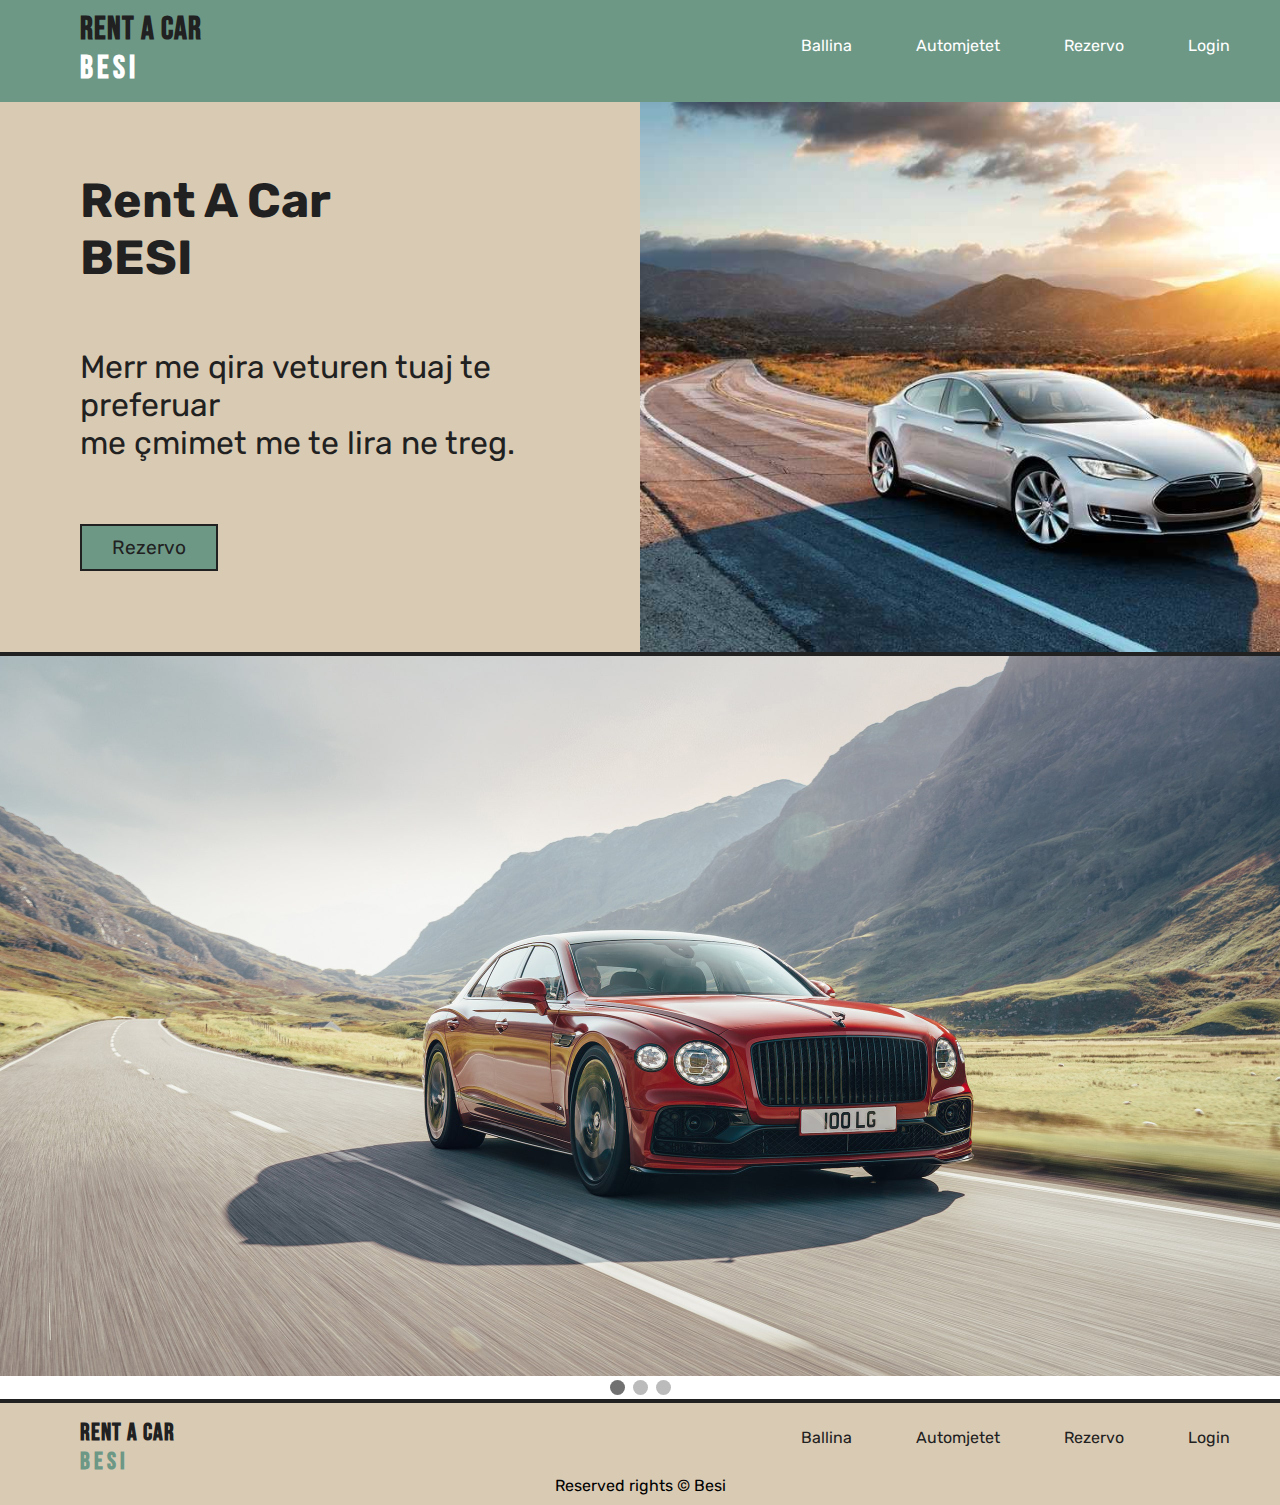
==== index.html @ f60e05f9 "ballina page first commit" ====
<!DOCTYPE html>
<html lang="en">
<head>


    <meta charset="UTF-8">
    <meta http-equiv="X-UA-Compatible" content="IE=edge">
    <meta name="viewport" content="width=, initial-scale=1.0">
    <link rel="stylesheet" href="css/style.css">
    <link rel="preconnect" href="https://fonts.googleapis.com">
    <link rel="preconnect" href="https://fonts.gstatic.com" crossorigin>
    <link href="https://fonts.googleapis.com/css2?family=Bebas+Neue&display=swap" rel="stylesheet">
    <link rel="preconnect" href="https://fonts.googleapis.com">
    <link rel="preconnect" href="https://fonts.gstatic.com" crossorigin>
    <link href="https://fonts.googleapis.com/css2?family=Rubik&display=swap" rel="stylesheet">

    <title>Rent A Car Besi</title>


</head>
<body>

    <!--Pjesa e Headerit (Logo dhe navigation bar)-->

    <div class="header">
        <h1 id="logo">Rent A Car <br><span>Besi</span></h1>

        <ul class="nav-bar">
            <li class="nav-item"><a href="index.html">Ballina</a></li>
            <li class="nav-item"><a href="automjetet.html">Automjetet</a></li>
            <li class="nav-item"><a href="rezervo.html">Rezervo</a></li>
            <li class="nav-item"><a href="login.html">Login</a></li>
        </ul>
    </div>

    <!--Pjesa kryesore e faqes (Text dhe foto)-->

    <div class="main">
        <div class="main-text">
            <h3 id="main-heading">Rent A Car <br>BESI</h3>
            <p id="main-p">Merr me qira veturen tuaj te preferuar <br>me çmimet me te lira ne treg.</p>
            <button id="btn" type="submit" onclick="login()">Rezervo</button>
        </div>

        <div class="main-image">
            <img src="images/photo1.jpg" id="first-image"alt="" srcset="">
        </div>
    </div>

    <hr>

    <!--Pjesa e slider(Foto te veturave)-->

    <div class="slideshow-container">

        <div class="mySlides slider">
        <img src="images/slide1.jpg" class="slide-image">
        </div>
    
        <div class="mySlides slider">
        <img src="images/slide2.jpg" class="slide-image">
        </div>
    
        <div class="mySlides slider">
        <img src="images/slide3.jpg" class="slide-image">
        </div>

        <div class="dot-container">
            <span class="dot" onclick="currentSlide(1)"></span>
            <span class="dot" onclick="currentSlide(2)"></span>
            <span class="dot" onclick="currentSlide(3)"></span>
        </div>
    </div>
  
    
    <hr>
    <!--Pjesa e footer-->

    <div class="footer">

        <h3 id="footer-heading">Rent A Car <br><span>Besi</span></h3>

        <ul class="footer-navbar">
            <li class="footer-navitem"><a href="index.html">Ballina</a></li>
            <li class="footer-navitem"><a href="automjetet.html">Automjetet</a></li>
            <li class="footer-navitem"><a href="rezervo.html">Rezervo</a></li>
            <li class="footer-navitem"><a href="login.html">Login</a></li>
        </ul>

        <p id="footer-p">Reserved rights &copy; Besi</p>

    </div>

    <script src="app.js"></script>
</body>
</html>
---- css/style.css ----
body{
    margin: 0;
    padding: 0;
    
}

/* Header and navigation bar style */

.header{
    margin: 0;
    height: 102px;
    background-color: #6D9886;
}
#logo{
    margin: 0;
    padding:10px 80px;
    display: inline-block;
    font-family: 'Bebas Neue', cursive;
    letter-spacing: 1px;
    color: #212121;
}
span{
    color: white;
    letter-spacing: 4px;

}
.nav-bar{
    float: right;
    display: inline;
    padding: 20px;
    color: white;
    font-family: 'Rubik', sans-serif;
}
.nav-item{
    padding: 30px;
    display: inline;
    cursor: pointer;
}
.header a{
    text-decoration:none;
    color: white;
}
.header a:hover{
    color: #212121;
    text-decoration: underline;
}

/* Main content style */

.main{
    background-color: #D9CAB3;
    height: 550px;
    margin: 0%;
}
.main-text{
    width: 50%;
    display: inline-block;
    height: 550px;
    color: #212121;
}
#main-heading{
    margin: 0;
    padding: 70px 0px 0px 80px;
    font-family: 'Rubik', sans-serif;
    font-size: 3rem;
}
#main-p{
    padding: 30px 80px;
    font-family: 'Rubik', sans-serif;
    font-size: 2rem;
}
#btn{
    padding: 10px 30px;
    margin-left: 80px;
    font-size: 1.2rem;
    font-family: 'Rubik', sans-serif;
    background-color: #6D9886;
    border:2px solid #212121;
    color: #212121;
    cursor: pointer;
}
.main-image{
    width: 50%;
    height: 550px;
    float: right;
    margin: 0;
    padding: 0;
    
}
#first-image{
    width: 759px;
    height: 550px;
    margin-bottom: 0%;
}

hr{ 
    margin: 0%;
    padding: 0;
    border-style: none;
    border-top: 4px solid #212121;
}

/* Slideshow container */

.slideshow-container{
    width: 100%;
    position: relative;
    margin: auto;
}
.mySlides{
    display: none;
}

.slide-image{
    width: 100%;
}
.dot-container{
    margin: 0%;
    text-align:center;
}
.dot{
    cursor: pointer;
    height: 15px;
    width: 15px;
    margin: 0 2px;
    background-color: #bbb;
    border-radius: 50%;
    display: inline-block;
    transition: background-color 0.6s ease;
} 
.active, .dot:hover{
    background-color: #717171;
}    

/* Footer part */

.footer{
    margin: 0;
    height: 102px;
    background-color: #D9CAB3;
}
#footer-heading{
    margin: 0;
    padding:15px 0px 0px 80px;
    display: inline-block;
    font-family: 'Bebas Neue', cursive;
    letter-spacing: 1px;
    color: #212121;
    font-size: 1.5rem;
}
.footer span{
    color: #6D9886;
}
.footer-navbar{
    margin:5px 0px 0px 0px;
    float: right;
    display: inline;
    padding: 20px;
    color: #212121;
    font-family: 'Rubik', sans-serif;
}
.footer-navitem{
    padding: 30px;
    display: inline;
    cursor: pointer;
}
.footer a{
    color: #212121;
    text-decoration: none;
}
.footer a:hover{
    color: #6D9886;
    text-decoration: underline;
}
#footer-p{
    margin: 0%;
    text-align: center;
    font-family: 'Rubik', sans-serif;
}
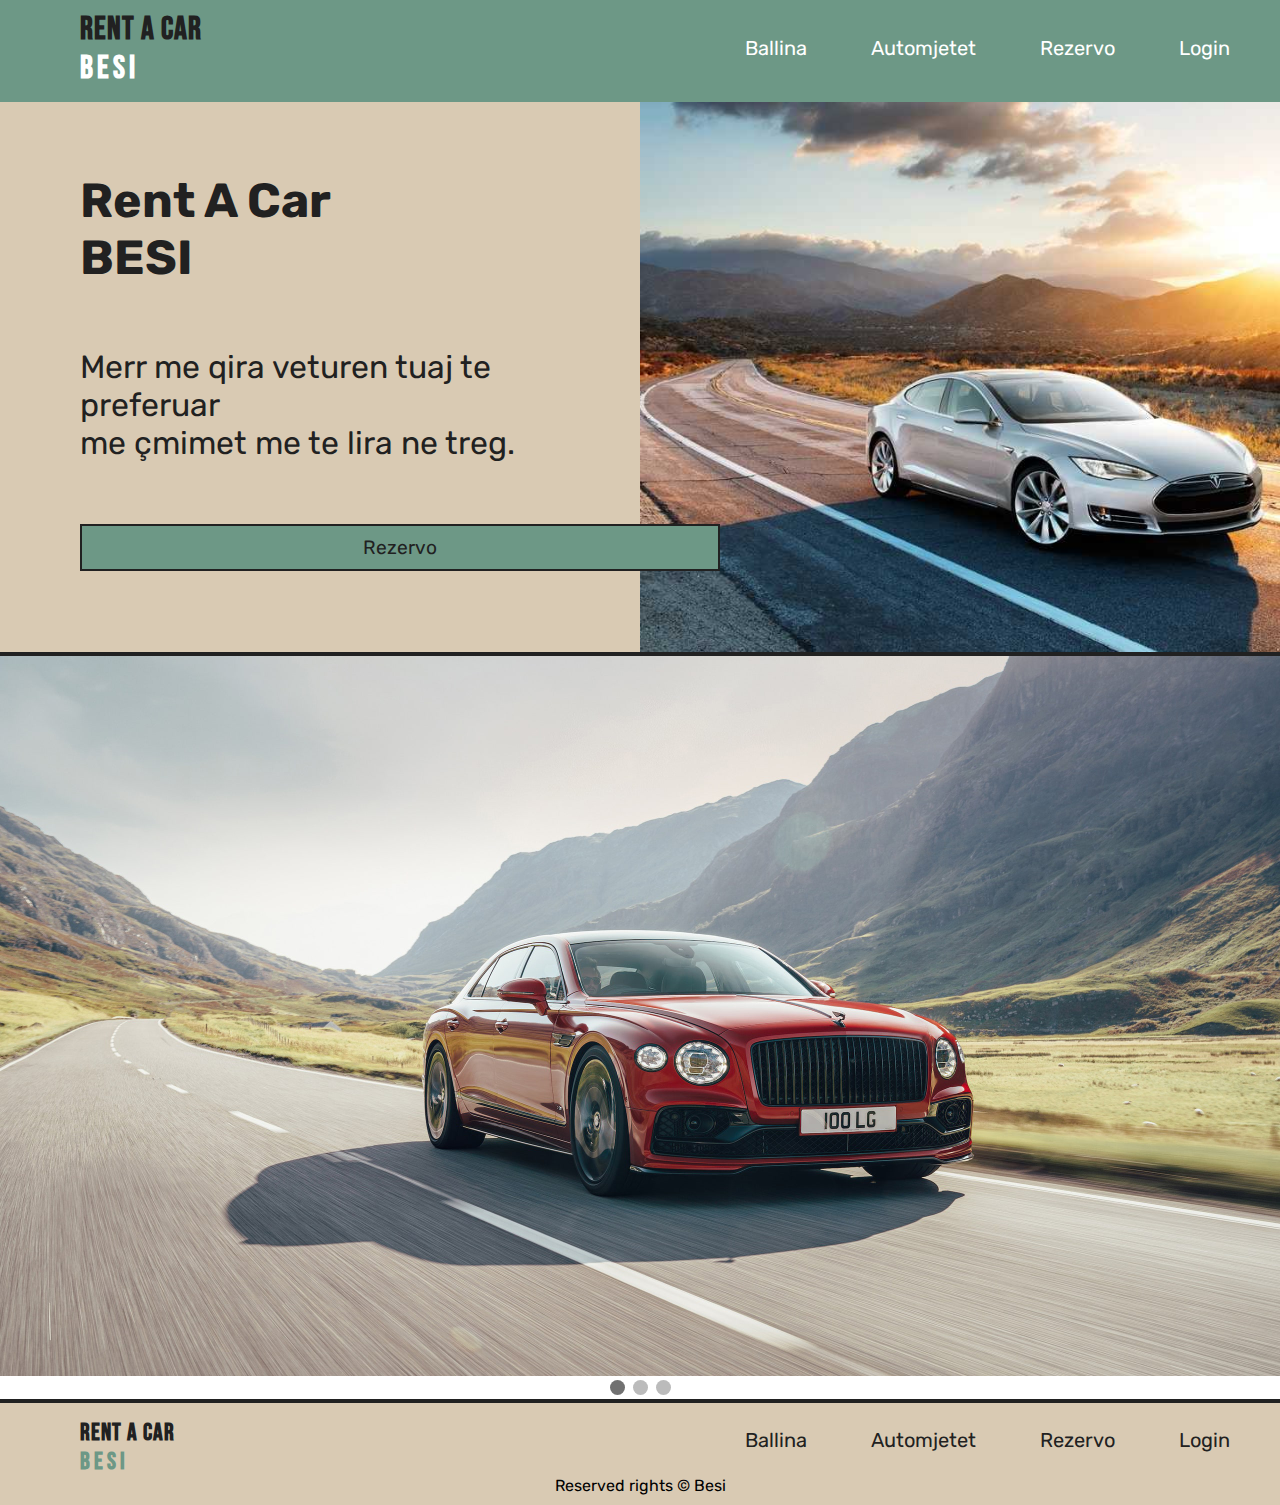
==== commit c96ec394: "enter" ====
--- a/index.html
+++ b/index.html
@@ -1,7 +1,7 @@
+
 <!DOCTYPE html>
 <html lang="en">
 <head>
-
 
     <meta charset="UTF-8">
     <meta http-equiv="X-UA-Compatible" content="IE=edge">
--- a/css/style.css
+++ b/css/style.css
@@ -1,7 +1,7 @@
 body{
     margin: 0;
     padding: 0;
-    
+
 }
 
 /* Header and navigation bar style */
@@ -44,6 +44,7 @@
     color: #212121;
     text-decoration: underline;
 }
+
 
 /* Main content style */
 
@@ -176,4 +177,139 @@
     margin: 0%;
     text-align: center;
     font-family: 'Rubik', sans-serif;
+}
+
+/* Automjetet */
+
+.Fotot{
+    position:relative;
+    display: flex;
+    align-items: center;
+    justify-content: space-between;
+    margin:50px;
+    top:20px;
+}
+.Fotot .button{
+    position:relative;
+    z-index: 100;
+    top:30px;
+    left:300px;
+    background-color: #6d9886; 
+    color: white;
+    padding: 15px 32px;
+    display: inline-block;
+    font-size: 16px;
+    border-radius: 15%;
+}
+.Fotot2{
+    display: flex;
+    align-items: center;
+    justify-content: space-between;
+    margin:50px;
+}
+.Fotot2 .button{ 
+    position:relative;
+    z-index: 100;
+    top:25px;
+    left:280px; 
+    background-color: #6d9886; 
+    color: white;
+    padding: 15px 32px;
+    display: inline-block;
+    font-size: 16px;
+    border-radius: 15%;
+}
+a{
+    text-decoration: none;
+    color: white;
+    font-size: 20px;
+}
+.foto2{
+    width:450px;
+    height:auto;
+}
+.foto3{
+    width:450px;
+    height:auto;
+}
+.foto4{
+    width:450px;
+    height:auto;
+}
+.foto5{
+    width:450px;
+    height:auto;
+}
+.foto6{
+    width: 410px;
+    height: auto;
+}
+.foto7{
+    width:450px;
+    height:auto;
+}
+#fonts{
+    position: relative;
+    bottom:40px;
+}
+#fonts2{
+    position:relative;
+    bottom:40px;
+}
+
+/* Rezervo */
+.rezervo{
+    width:100%;
+    height:100vh;
+    background-image: linear-gradient(rgba(0,0,0,0.7), #6d9886);
+    background-position: center;
+    background-size: cover;
+    display:flex;
+    align-items: center;
+    justify-content: center;
+    font-family: 'poppins',sans-serif;
+}
+form{
+    width:90%;
+    max-width: 600px;
+}
+.input-group{
+    margin-bottom:30px;
+    position: relative;
+}
+input, textarea{
+    width:100%;
+    padding:10px;
+    outline: 0;
+    border: 1px solid #fff;
+    color: #fff;
+    background:transparent;
+    font-size: 15px;
+}
+label{
+    height:100%;
+    position:absolute;
+    left:0;
+    top:0;
+    padding:10px;
+    color:#fff;
+    cursor:text;
+    transition: 0.2s;
+}
+button {
+    padding:10px 0;
+    color:#fff;
+    outline:none;
+    background:transparent;
+    border:1px solid white;
+    width:100%;
+    cursor:pointer;
+}
+input:focus~label,
+input:valid~label,
+textarea:focus~label,
+textarea:valid~label{
+    top: -35px;
+    font-size: 14px;
+
 }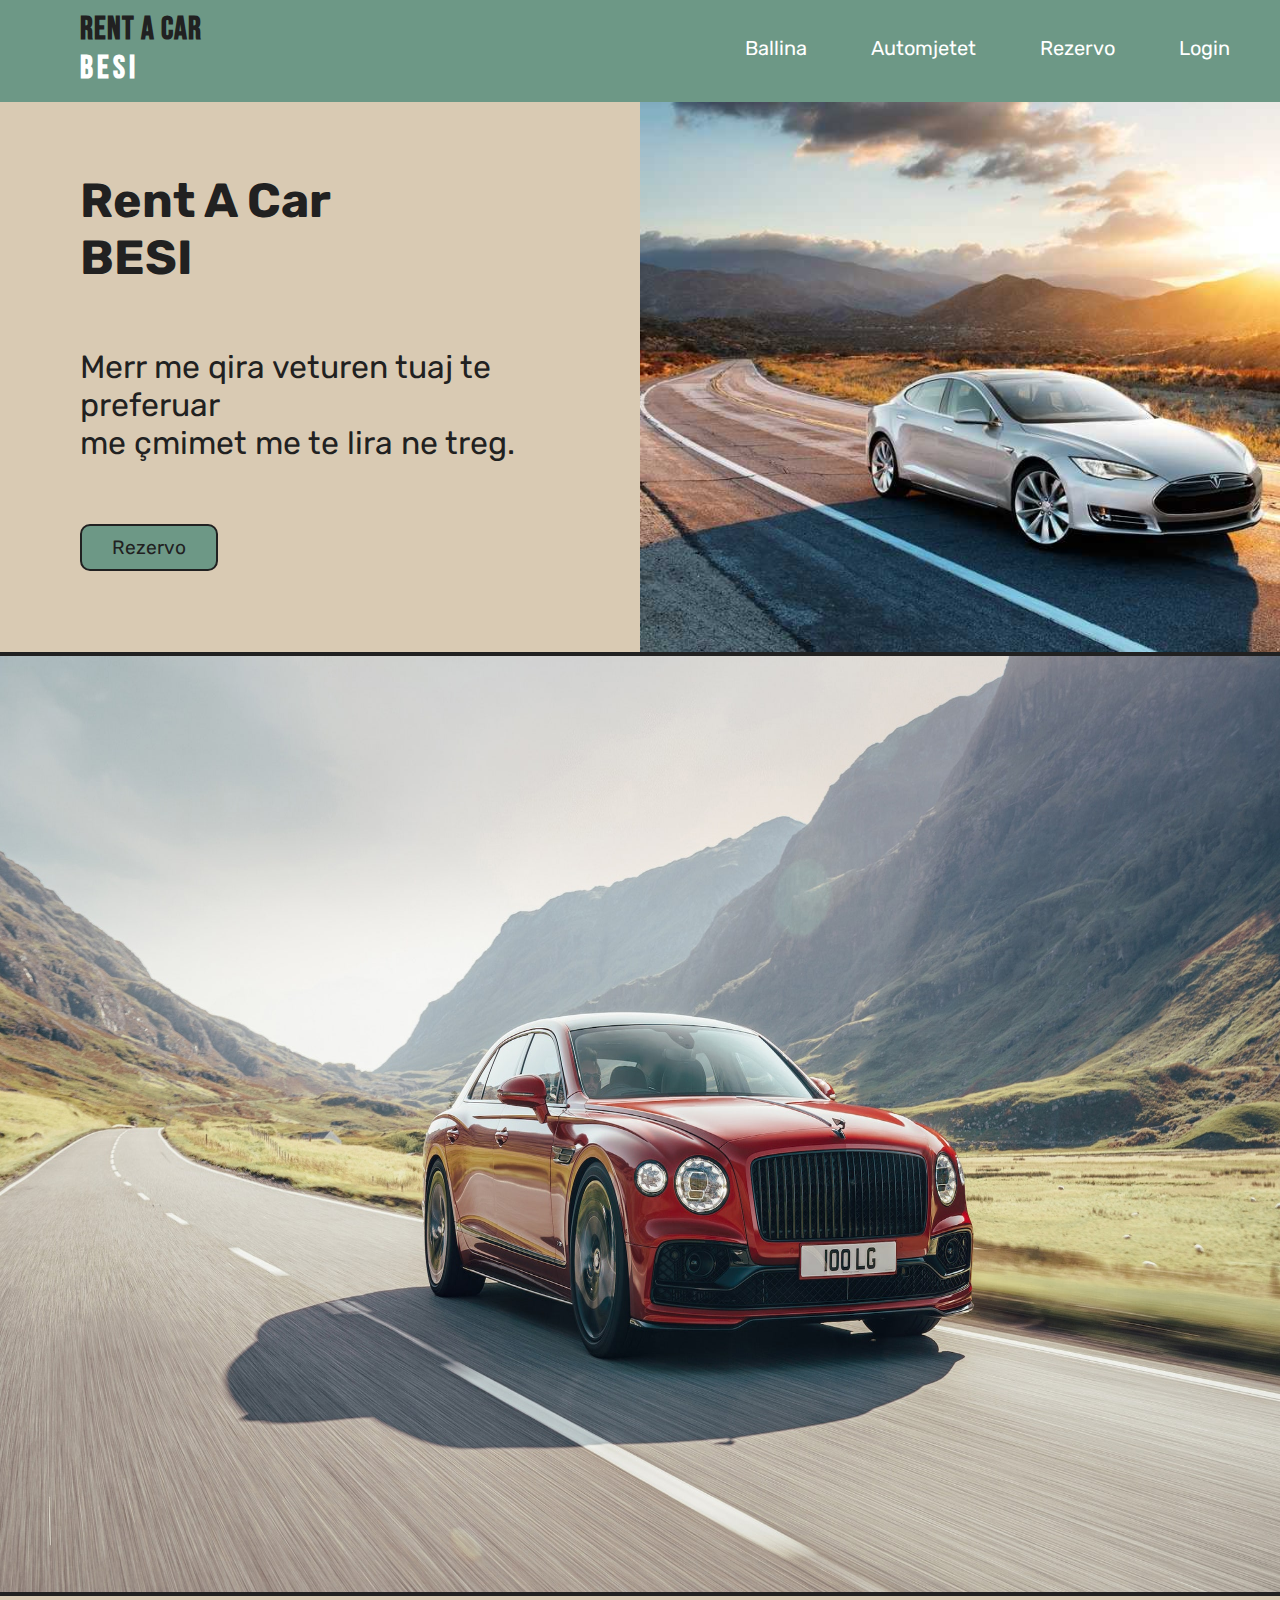
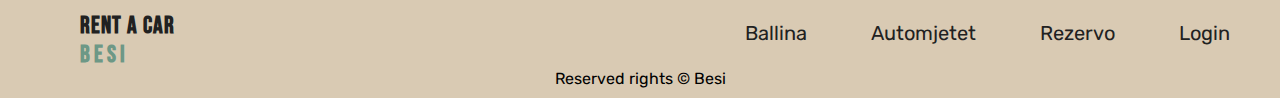
==== commit 43e84253: "added responsive design" ====
--- a/index.html
+++ b/index.html
@@ -52,24 +52,7 @@
     <!--Pjesa e slider(Foto te veturave)-->
 
     <div class="slideshow-container">
-
-        <div class="mySlides slider">
-        <img src="images/slide1.jpg" class="slide-image">
-        </div>
-    
-        <div class="mySlides slider">
-        <img src="images/slide2.jpg" class="slide-image">
-        </div>
-    
-        <div class="mySlides slider">
-        <img src="images/slide3.jpg" class="slide-image">
-        </div>
-
-        <div class="dot-container">
-            <span class="dot" onclick="currentSlide(1)"></span>
-            <span class="dot" onclick="currentSlide(2)"></span>
-            <span class="dot" onclick="currentSlide(3)"></span>
-        </div>
+        <img name="slide" width="100%" height="936px"/>
     </div>
   
     
--- a/css/style.css
+++ b/css/style.css
@@ -73,6 +73,7 @@
 #btn{
     padding: 10px 30px;
     margin-left: 80px;
+    border-radius: 10px;
     font-size: 1.2rem;
     font-family: 'Rubik', sans-serif;
     background-color: #6D9886;
@@ -105,32 +106,9 @@
 
 .slideshow-container{
     width: 100%;
-    position: relative;
-    margin: auto;
-}
-.mySlides{
-    display: none;
-}
-
-.slide-image{
-    width: 100%;
-}
-.dot-container{
-    margin: 0%;
-    text-align:center;
-}
-.dot{
-    cursor: pointer;
-    height: 15px;
-    width: 15px;
-    margin: 0 2px;
-    background-color: #bbb;
-    border-radius: 50%;
-    display: inline-block;
-    transition: background-color 0.6s ease;
-} 
-.active, .dot:hover{
-    background-color: #717171;
+    margin: 0;
+    height: 936px;
+    background-color: #212121;
 }    
 
 /* Footer part */
@@ -180,6 +158,7 @@
 }
 
 /* Automjetet */
+
 
 .Fotot{
     position:relative;
@@ -188,6 +167,7 @@
     justify-content: space-between;
     margin:50px;
     top:20px;
+    
 }
 .Fotot .button{
     position:relative;
@@ -296,13 +276,12 @@
     cursor:text;
     transition: 0.2s;
 }
-button {
-    padding:10px 0;
+#reserve-button {
+    padding:10px;
     color:#fff;
     outline:none;
     background:transparent;
     border:1px solid white;
-    width:100%;
     cursor:pointer;
 }
 input:focus~label,
@@ -312,4 +291,113 @@
     top: -35px;
     font-size: 14px;
 
-}+}
+
+/*Faqja login*/
+.container{
+    width:100%;
+    height:100vh;
+    background-image: linear-gradient(rgba(0,0,0,0.7), #6d9886);
+    background-position: center;
+    background-size: cover;
+    display:flex;
+    align-items: center;
+    justify-content: center;
+    font-family: 'poppins',sans-serif;
+    text-align: center;
+}
+.form_hide{
+    display: none;
+}
+#form_heading{
+    color: white;
+    font-family: 'Rubik', sans-serif;
+    letter-spacing: 2px;
+}
+.warning{
+    margin: 5px;
+    color:#8B0000;
+}
+.warning_hide{
+    display: none;
+}
+::placeholder{
+    color: white;
+}
+#username{
+    width: 50%;
+    margin: 5px;
+}
+#password{
+    width: 50%;
+    margin: 5px;
+}
+#email{
+    width: 50%;
+    margin: 5px;
+}
+#login_button{
+    width: auto;
+}
+#register_button{
+    width: auto;
+    display: inline-block;
+}
+
+/* Responsive design */
+
+@media screen and (max-width:890px){
+
+    .header{
+        text-align: center;
+        height: 110px;
+    }
+
+    #logo{
+        text-align: center;
+        padding-bottom: 5px;
+    }
+    .nav-bar{
+        margin: 0;
+        padding-bottom: 0px;
+        text-align: center;
+        align-items: center;
+    }
+    .nav-item{
+        padding: 5px 15px;
+    }
+    #logo>br{
+        display: none;
+    }
+      
+}
+
+
+@media screen and (max-width:1024px){
+    .main-text{
+        width: 100%;
+    }
+    .main-image{
+        display: none;
+    }
+    .footer{
+        text-align: center;
+    }
+    #footer-heading{
+        text-align: center;
+        padding:5px 0px;
+    }
+    #footer-heading>br{
+        display: none;
+    }
+    .footer-navbar{
+        display: none;
+    }
+    .slideshow-container{
+        height: auto;
+    }
+    .slideshow-container>img{
+        width: 100%;
+        height: auto;
+    }
+}
